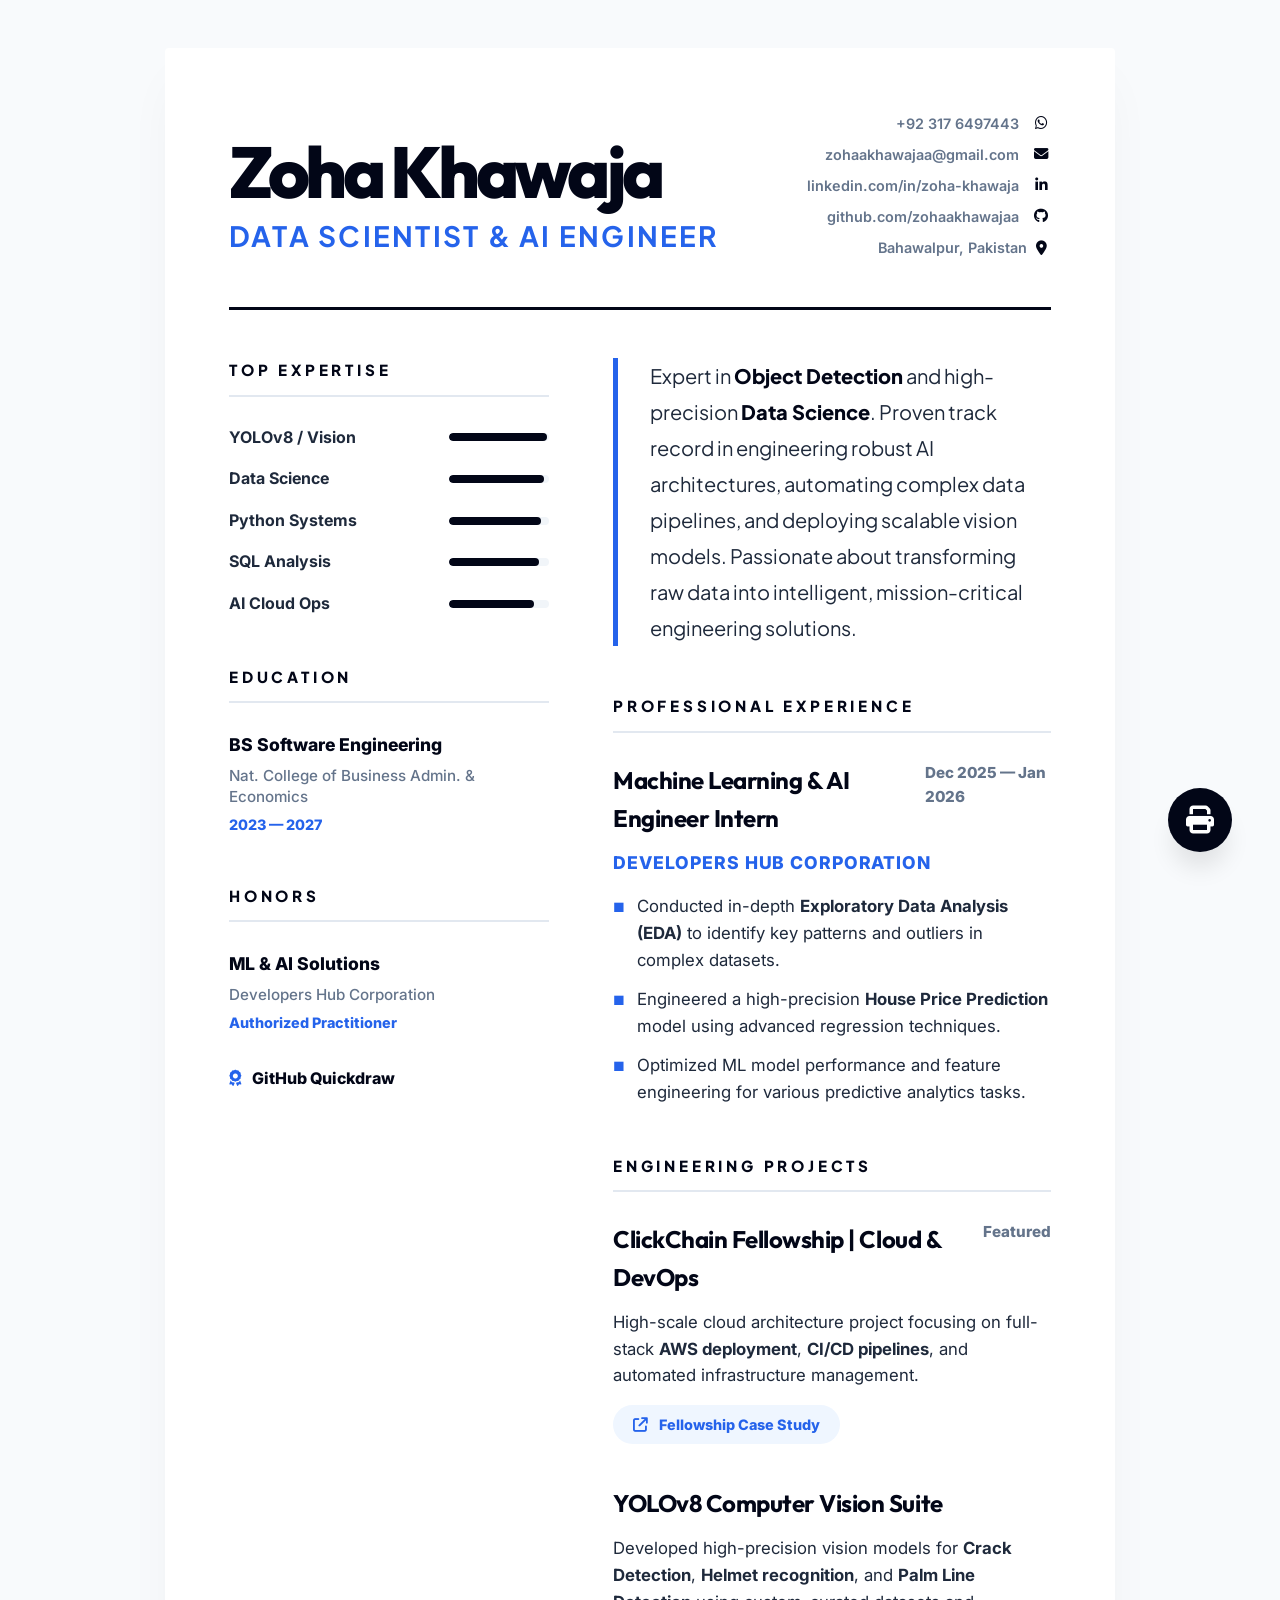
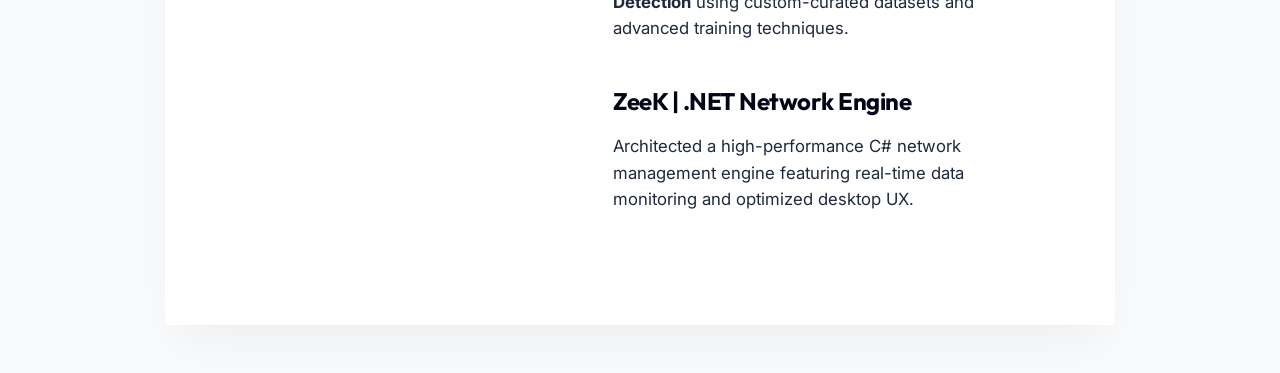
==== resume.html @ d087c358 "Overhaul Portfolio & Resume: Premium AI focus, contact updates, and integrated resume" ====
<!DOCTYPE html>
<html lang="en">
<head>
    <meta charset="UTF-8">
    <meta name="viewport" content="width=device-width, initial-scale=1.0">
    <title>Zoha Khawaja | Data Scientist & AI Engineer</title>
    <!-- Modern Google Fonts -->
    <link href="https://fonts.googleapis.com/css2?family=Plus+Jakarta+Sans:wght@200..800&family=Outfit:wght@100..900&family=Inter:wght@100..900&display=swap" rel="stylesheet">
    <link rel="stylesheet" href="https://cdnjs.cloudflare.com/ajax/libs/font-awesome/6.5.1/css/all.min.css">
    <style>
        :root {
            --primary: #020617; /* Slate 950 */
            --accent: #2563eb;  /* Royal Blue */
            --text-base: #1e293b;
            --text-dim: #64748b;
            --line: #e2e8f0;
            --bg: #ffffff;
            --page-bg: #f8fafc;
        }

        * {
            margin: 0;
            padding: 0;
            box-sizing: border-box;
            -webkit-print-color-adjust: exact;
            print-color-adjust: exact;
        }

        body {
            font-family: 'Inter', sans-serif;
            background-color: var(--page-bg);
            color: var(--text-base);
            line-height: 1.6;
            padding: 3rem 1rem;
            display: flex;
            justify-content: center;
        }

        .resume-shell {
            background: var(--bg);
            width: 100%;
            max-width: 950px;
            min-height: 29.7cm; /* A4 height */
            padding: 4rem;
            box-shadow: 0 25px 50px -12px rgba(0, 0, 0, 0.05);
            border-radius: 4px;
            position: relative;
        }

        /* Top Header Area */
        header {
            border-bottom: 3px solid var(--primary);
            padding-bottom: 3rem;
            margin-bottom: 3rem;
            display: flex;
            justify-content: space-between;
            align-items: flex-end;
        }

        .name-set h1 {
            font-family: 'Outfit', sans-serif;
            font-size: 4.5rem;
            font-weight: 800;
            line-height: 0.85;
            color: var(--primary);
            letter-spacing: -0.06em;
            margin-bottom: 0.75rem;
        }

        .name-set .role-title {
            font-family: 'Plus Jakarta Sans', sans-serif;
            font-size: 1.75rem;
            font-weight: 700;
            color: var(--accent);
            text-transform: uppercase;
            letter-spacing: 0.08em;
        }

        .contact-grid {
            text-align: right;
            display: grid;
            gap: 0.5rem;
            font-size: 0.9rem;
            font-weight: 600;
            color: var(--text-dim);
        }

        .contact-grid a {
            color: inherit;
            text-decoration: none;
            transition: color 0.15s ease;
            display: flex;
            justify-content: flex-end;
            align-items: center;
            gap: 0.75rem;
        }

        .contact-grid a:hover {
            color: var(--accent);
        }

        .contact-grid i {
            width: 1.25rem;
            color: var(--primary);
            text-align: center;
        }

        /* Content Layout */
        .layout-grid {
            display: grid;
            grid-template-columns: 320px 1fr;
            gap: 4rem;
        }

        section {
            margin-bottom: 3rem;
        }

        h2.sec-heading {
            font-family: 'Plus Jakarta Sans', sans-serif;
            font-size: 0.95rem;
            font-weight: 800;
            text-transform: uppercase;
            letter-spacing: 0.25em;
            color: var(--primary);
            margin-bottom: 1.75rem;
            padding-bottom: 0.75rem;
            border-bottom: 2px solid var(--line);
            display: flex;
            align-items: center;
        }

        /* Left Column: Summary Hero */
        .summary-hero {
            font-size: 1.25rem;
            font-weight: 400;
            color: var(--text-base);
            margin-bottom: 3rem;
            line-height: 1.8;
            border-left: 5px solid var(--accent);
            padding-left: 2rem;
            font-family: 'Plus Jakarta Sans', sans-serif;
        }

        .summary-hero strong {
            font-weight: 800;
            color: var(--primary);
        }

        /* Sidebar Elements */
        .skill-list {
            display: flex;
            flex-direction: column;
            gap: 1rem;
        }

        .skill-item {
            display: flex;
            justify-content: space-between;
            align-items: center;
            font-size: 1rem;
            font-weight: 700;
        }

        .skill-item .bar-outer {
            width: 100px;
            height: 8px;
            background: #f1f5f9;
            border-radius: 99px;
            overflow: hidden;
        }

        .skill-item .bar-inner {
            height: 100%;
            background: var(--primary);
            border-radius: 99px;
        }

        .edu-block {
            margin-bottom: 2rem;
        }

        .edu-block .degree {
            font-weight: 800;
            font-size: 1.1rem;
            color: var(--primary);
        }

        .edu-block .institution {
            font-size: 0.95rem;
            color: var(--text-dim);
            margin: 0.35rem 0;
            font-weight: 500;
            line-height: 1.4;
        }

        .edu-block .period {
            font-size: 0.9rem;
            font-weight: 800;
            color: var(--accent);
        }

        /* Experience & Projects */
        .experience-card {
            margin-bottom: 2.5rem;
        }

        .exp-head {
            display: flex;
            justify-content: space-between;
            align-items: flex-start;
            margin-bottom: 0.75rem;
        }

        .exp-head h3 {
            font-family: 'Outfit', sans-serif;
            font-size: 1.5rem;
            font-weight: 700;
            color: var(--primary);
            letter-spacing: -0.02em;
        }

        .exp-head .timeline {
            font-size: 0.95rem;
            font-weight: 800;
            color: var(--text-dim);
        }

        .exp-org {
            font-weight: 800;
            color: var(--accent);
            font-size: 1.1rem;
            margin-bottom: 1rem;
            text-transform: uppercase;
            letter-spacing: 0.05em;
        }

        ul.points {
            list-style: none;
            display: grid;
            gap: 0.75rem;
        }

        ul.points li {
            position: relative;
            padding-left: 1.5rem;
            font-size: 1.05rem;
            line-height: 1.6;
        }

        ul.points li::before {
            content: "■";
            position: absolute;
            left: 0;
            color: var(--accent);
            font-size: 0.8rem;
            top: 0.3rem;
        }

        .project-meta {
            margin-top: 1rem;
        }

        .link-pill {
            display: inline-flex;
            align-items: center;
            gap: 0.75rem;
            color: var(--accent);
            text-decoration: none;
            padding: 0.5rem 1.25rem;
            background: #eff6ff;
            border-radius: 99px;
            font-size: 0.9rem;
            font-weight: 800;
            transition: all 0.2s cubic-bezier(0.4, 0, 0.2, 1);
        }

        .link-pill:hover {
            background: var(--accent);
            color: white;
            transform: translateY(-2px);
            box-shadow: 0 4px 12px rgba(37, 99, 235, 0.2);
        }

        /* FAB for Print */
        .print-trigger {
            position: fixed;
            bottom: 3rem;
            right: 3rem;
            width: 4rem;
            height: 4rem;
            background: var(--primary);
            color: white;
            border-radius: 50%;
            display: flex;
            align-items: center;
            justify-content: center;
            font-size: 1.75rem;
            cursor: pointer;
            box-shadow: 0 20px 25px -5px rgba(0, 0, 0, 0.1);
            z-index: 999;
            transition: all 0.3s ease;
        }
        .print-trigger:hover { 
            transform: scale(1.1) rotate(5deg);
            background: var(--accent);
        }

        @media print {
            body { padding: 0; background: white; }
            .resume-shell { 
                box-shadow: none !important; 
                padding: 1cm !important; 
                width: 100%; 
                max-width: 100%; 
                min-height: auto;
            }
            .print-trigger { display: none; }
            @page {
                size: A4;
                margin: 0;
            }
        }
    </style>
</head>
<body>

    <div class="resume-shell">
        <header>
            <div class="name-set">
                <h1>Zoha Khawaja</h1>
                <div class="role-title">Data Scientist & AI Engineer</div>
            </div>
            <div class="contact-grid">
                <a href="https://wa.me/923176497443" target="_blank">+92 317 6497443 <i class="fab fa-whatsapp"></i></a>
                <a href="mailto:zohaakhawajaa@gmail.com">zohaakhawajaa@gmail.com <i class="fas fa-envelope"></i></a>
                <a href="https://www.linkedin.com/in/zoha-khawaja-99671831b/" target="_blank">linkedin.com/in/zoha-khawaja <i class="fab fa-linkedin-in"></i></a>
                <a href="https://github.com/zohaakhawajaa" target="_blank">github.com/zohaakhawajaa <i class="fab fa-github"></i></a>
                <span>Bahawalpur, Pakistan <i class="fas fa-location-dot"></i></span>
            </div>
        </header>

        <div class="layout-grid">
            <aside>
                <section>
                    <h2 class="sec-heading">Top Expertise</h2>
                    <div class="skill-list">
                        <div class="skill-item"><span>YOLOv8 / Vision</span> <div class="bar-outer"><div class="bar-inner" style="width: 98%;"></div></div></div>
                        <div class="skill-item"><span>Data Science</span> <div class="bar-outer"><div class="bar-inner" style="width: 95%;"></div></div></div>
                        <div class="skill-item"><span>Python Systems</span> <div class="bar-outer"><div class="bar-inner" style="width: 92%;"></div></div></div>
                        <div class="skill-item"><span>SQL Analysis</span> <div class="bar-outer"><div class="bar-inner" style="width: 90%;"></div></div></div>
                        <div class="skill-item"><span>AI Cloud Ops</span> <div class="bar-outer"><div class="bar-inner" style="width: 85%;"></div></div></div>
                    </div>
                </section>

                <section>
                    <h2 class="sec-heading">Education</h2>
                    <div class="edu-block">
                        <div class="degree">BS Software Engineering</div>
                        <div class="institution">Nat. College of Business Admin. & Economics</div>
                        <div class="period">2023 — 2027</div>
                    </div>
                </section>

                <section>
                    <h2 class="sec-heading">Honors</h2>
                    <div class="edu-block">
                        <div class="degree">ML & AI Solutions</div>
                        <div class="institution">Developers Hub Corporation</div>
                        <div class="period">Authorized Practitioner</div>
                    </div>
                    <div class="edu-block">
                        <span style="font-size: 1rem; font-weight: 800; color: var(--primary);"><i class="fas fa-award" style="color: var(--accent); margin-right: 0.5rem;"></i> GitHub Quickdraw</span>
                    </div>
                </section>
            </aside>

            <main>
                <div class="summary-hero">
                    Expert in <strong>Object Detection</strong> and high-precision <strong>Data Science</strong>. 
                    Proven track record in engineering robust AI architectures, automating complex data pipelines, and 
                    deploying scalable vision models. Passionate about transforming raw data into 
                    intelligent, mission-critical engineering solutions.
                </div>

                <section>
                    <h2 class="sec-heading">Professional Experience</h2>
                    <div class="experience-card">
                        <div class="exp-head">
                            <h3>Machine Learning & AI Engineer Intern</h3>
                            <span class="timeline">Dec 2025 — Jan 2026</span>
                        </div>
                        <div class="exp-org">Developers Hub Corporation</div>
                        <ul class="points">
                            <li>Conducted in-depth <strong>Exploratory Data Analysis (EDA)</strong> to identify key patterns and outliers in complex datasets.</li>
                            <li>Engineered a high-precision <strong>House Price Prediction</strong> model using advanced regression techniques.</li>
                            <li>Optimized ML model performance and feature engineering for various predictive analytics tasks.</li>
                        </ul>
                    </div>
                </section>

                <section>
                    <h2 class="sec-heading">Engineering Projects</h2>
                    <div class="experience-card">
                        <div class="exp-head">
                            <h3>ClickChain Fellowship | Cloud & DevOps</h3>
                            <span class="timeline">Featured</span>
                        </div>
                        <p style="font-size: 1.05rem; margin-bottom: 1rem; line-height: 1.6;">
                            High-scale cloud architecture project focusing on full-stack <strong>AWS deployment</strong>, <strong>CI/CD pipelines</strong>, and automated infrastructure management.
                        </p>
                        <a href="https://www.linkedin.com/posts/zoha-khawaja-99671831b_built-and-deployed-on-aws-my-clickchain-activity-7440325307993153536-bcNY" class="link-pill" target="_blank">
                            <i class="fas fa-external-link"></i> Fellowship Case Study
                        </a>
                    </div>

                    <div class="experience-card">
                        <div class="exp-head">
                            <h3>YOLOv8 Computer Vision Suite</h3>
                        </div>
                        <p style="font-size: 1.05rem; line-height: 1.6;">
                            Developed high-precision vision models for <strong>Crack Detection</strong>, <strong>Helmet recognition</strong>, 
                            and <strong>Palm Line Detection</strong> using custom-curated datasets and advanced training techniques.
                        </p>
                    </div>

                    <div class="experience-card">
                        <div class="exp-head">
                            <h3>ZeeK | .NET Network Engine</h3>
                        </div>
                        <p style="font-size: 1.05rem; line-height: 1.6;">
                            Architected a high-performance C# network management engine featuring real-time data monitoring and optimized desktop UX.
                        </p>
                    </div>
                </section>
            </main>
        </div>
    </div>

    <!-- Web Print Button -->
    <div class="print-trigger no-print" onclick="window.print()" title="Print to PDF">
        <i class="fas fa-print"></i>
    </div>

</body>
</html>
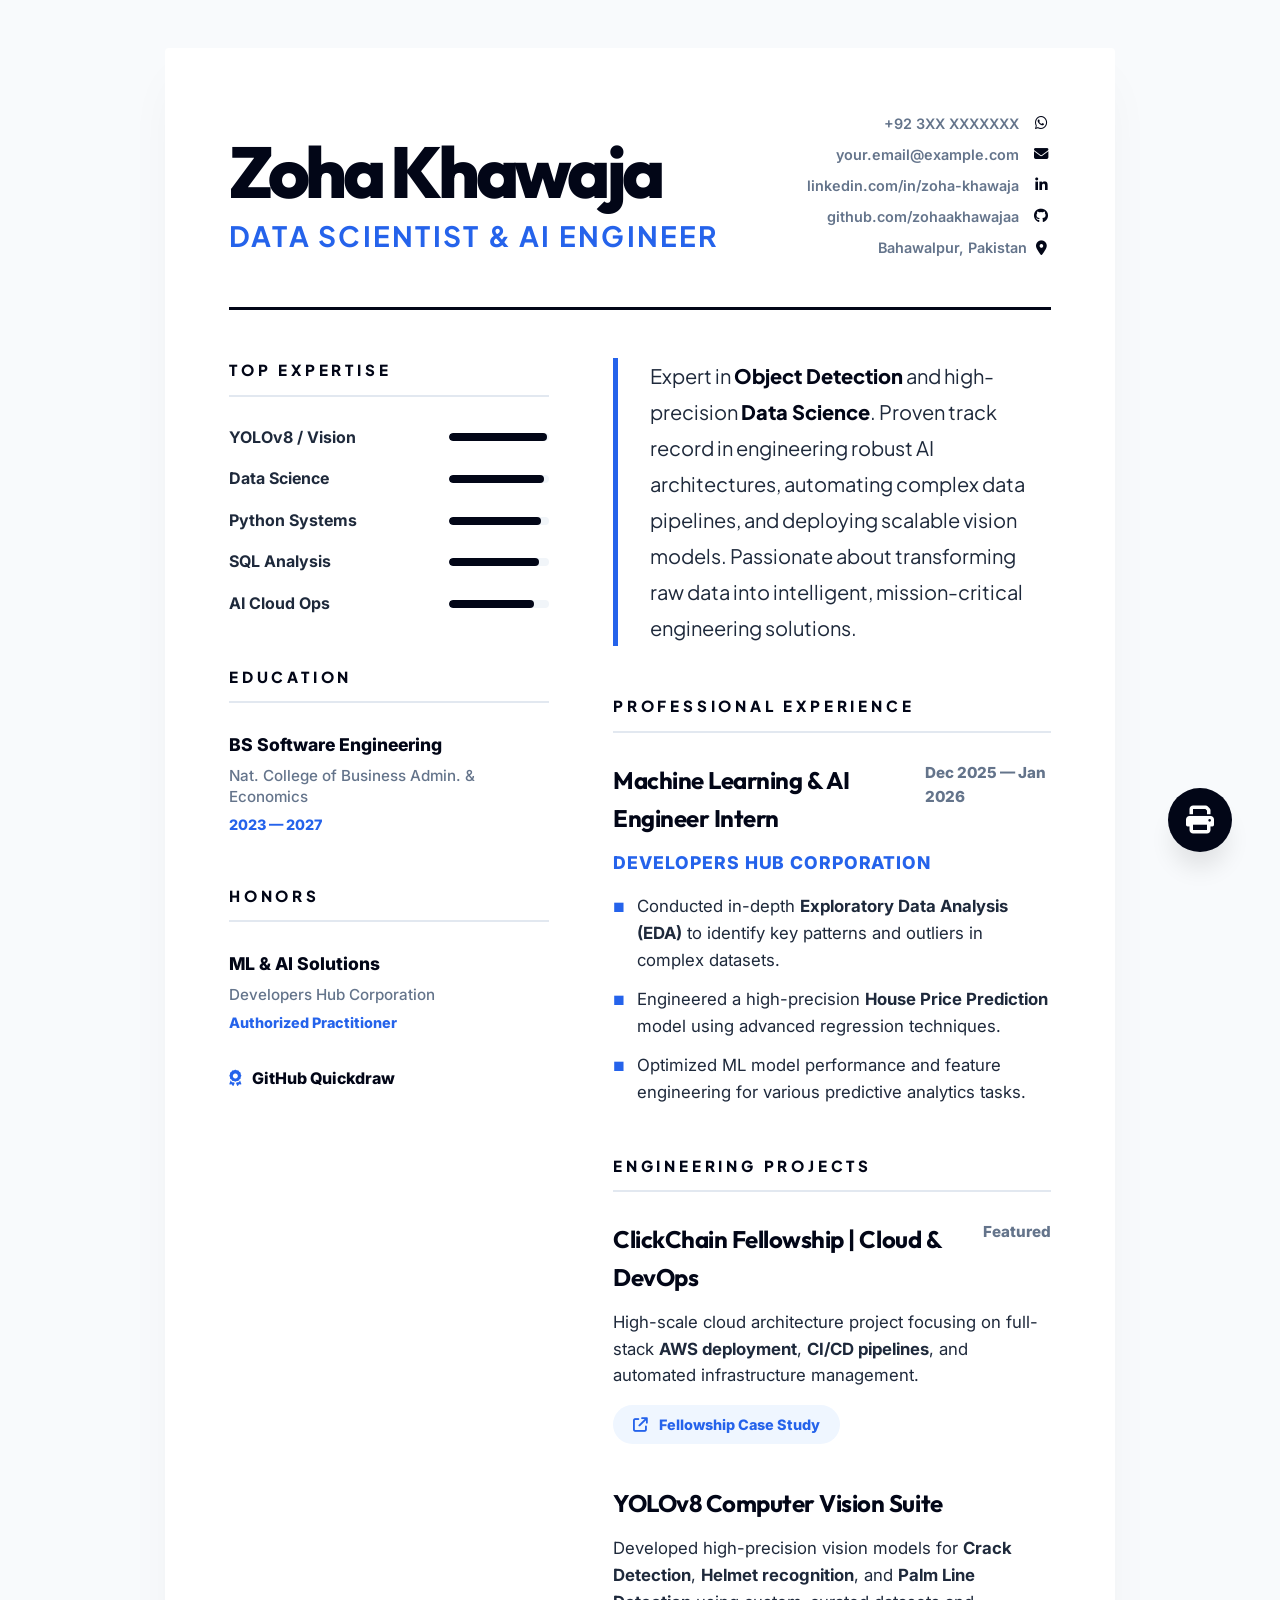
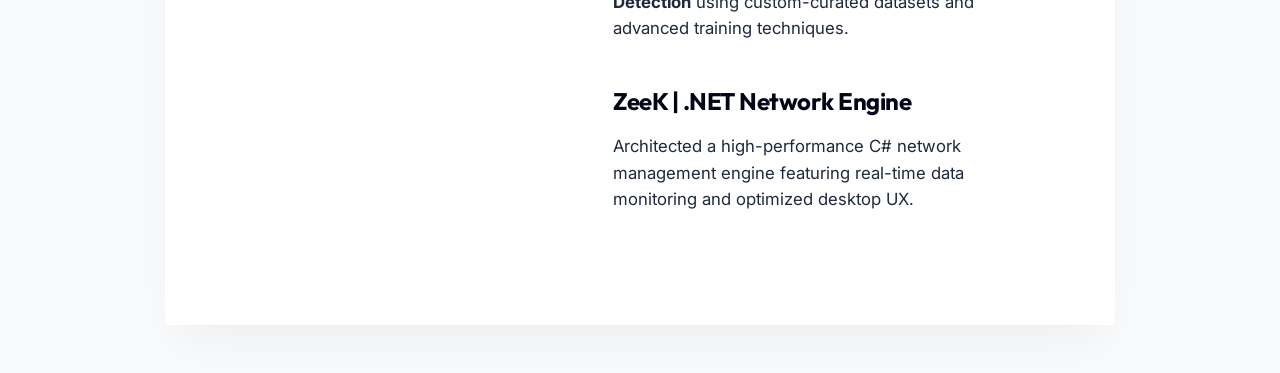
==== commit 626eae4d: "Privacy: made email and WhatsApp generic in portfolio and resume" ====
--- a/resume.html
+++ b/resume.html
@@ -332,8 +332,8 @@
                 <div class="role-title">Data Scientist & AI Engineer</div>
             </div>
             <div class="contact-grid">
-                <a href="https://wa.me/923176497443" target="_blank">+92 317 6497443 <i class="fab fa-whatsapp"></i></a>
-                <a href="mailto:zohaakhawajaa@gmail.com">zohaakhawajaa@gmail.com <i class="fas fa-envelope"></i></a>
+                <a href="#">+92 3XX XXXXXXX <i class="fab fa-whatsapp"></i></a>
+                <a href="#">your.email@example.com <i class="fas fa-envelope"></i></a>
                 <a href="https://www.linkedin.com/in/zoha-khawaja-99671831b/" target="_blank">linkedin.com/in/zoha-khawaja <i class="fab fa-linkedin-in"></i></a>
                 <a href="https://github.com/zohaakhawajaa" target="_blank">github.com/zohaakhawajaa <i class="fab fa-github"></i></a>
                 <span>Bahawalpur, Pakistan <i class="fas fa-location-dot"></i></span>
